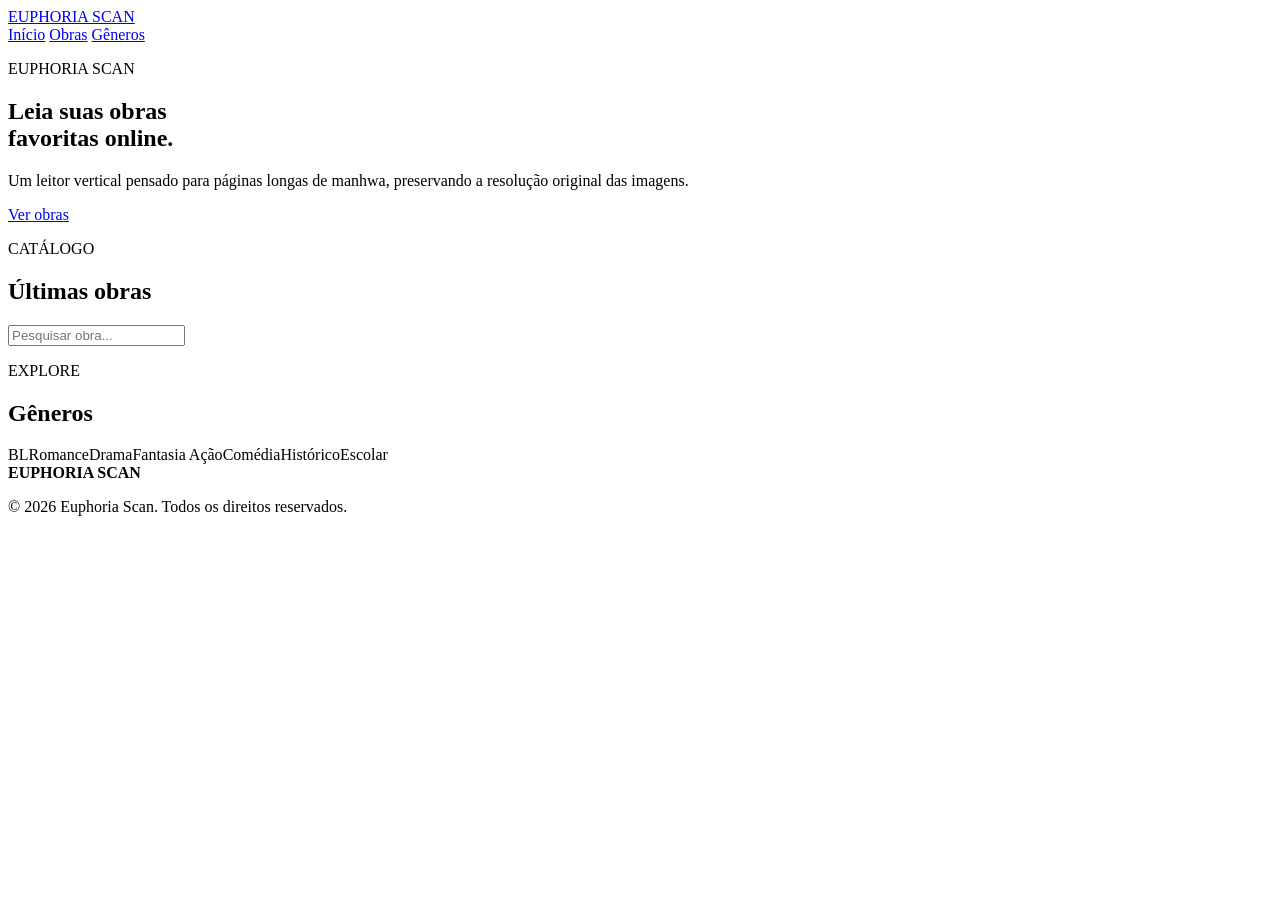
==== index.html @ 1a73020f "Add files via upload" ====
<!DOCTYPE html>
<html lang="pt-BR">
<head>
  <meta charset="UTF-8">
  <meta name="viewport" content="width=device-width, initial-scale=1.0">
  <meta name="description" content="Euphoria Scan — leitura de manhwas online.">
  <title>Euphoria Scan</title>
  <link rel="stylesheet" href="assets/css/style.css">
</head>
<body>
<header class="topbar">
  <a class="logo" href="index.html">EUPHORIA <span>SCAN</span></a>
  <nav>
    <a href="index.html">Início</a>
    <a href="index.html#catalogo">Obras</a>
    <a href="index.html#generos">Gêneros</a>
  </nav>
</header>

<main>
  <section class="hero">
    <div>
      <p class="eyebrow">EUPHORIA SCAN</p>
      <h1>Leia suas obras<br><span>favoritas online.</span></h1>
      <p class="hero-text">Um leitor vertical pensado para páginas longas de manhwa, preservando a resolução original das imagens.</p>
      <a class="btn" href="#catalogo">Ver obras</a>
    </div>
  </section>

  <section id="catalogo" class="section">
    <div class="section-title">
      <div>
        <p class="eyebrow">CATÁLOGO</p>
        <h2>Últimas obras</h2>
      </div>
      <input id="search" class="search" type="search" placeholder="Pesquisar obra...">
    </div>
    <div id="catalog" class="grid"></div>
  </section>

  <section id="generos" class="section genres">
    <p class="eyebrow">EXPLORE</p>
    <h2>Gêneros</h2>
    <div class="genre-list">
      <span>BL</span><span>Romance</span><span>Drama</span><span>Fantasia</span>
      <span>Ação</span><span>Comédia</span><span>Histórico</span><span>Escolar</span>
    </div>
  </section>
</main>

<footer>
  <strong>EUPHORIA SCAN</strong>
  <p>© 2026 Euphoria Scan. Todos os direitos reservados.</p>
</footer>

<script src="assets/js/data.js"></script>
<script src="assets/js/site.js"></script>
</body>
</html>
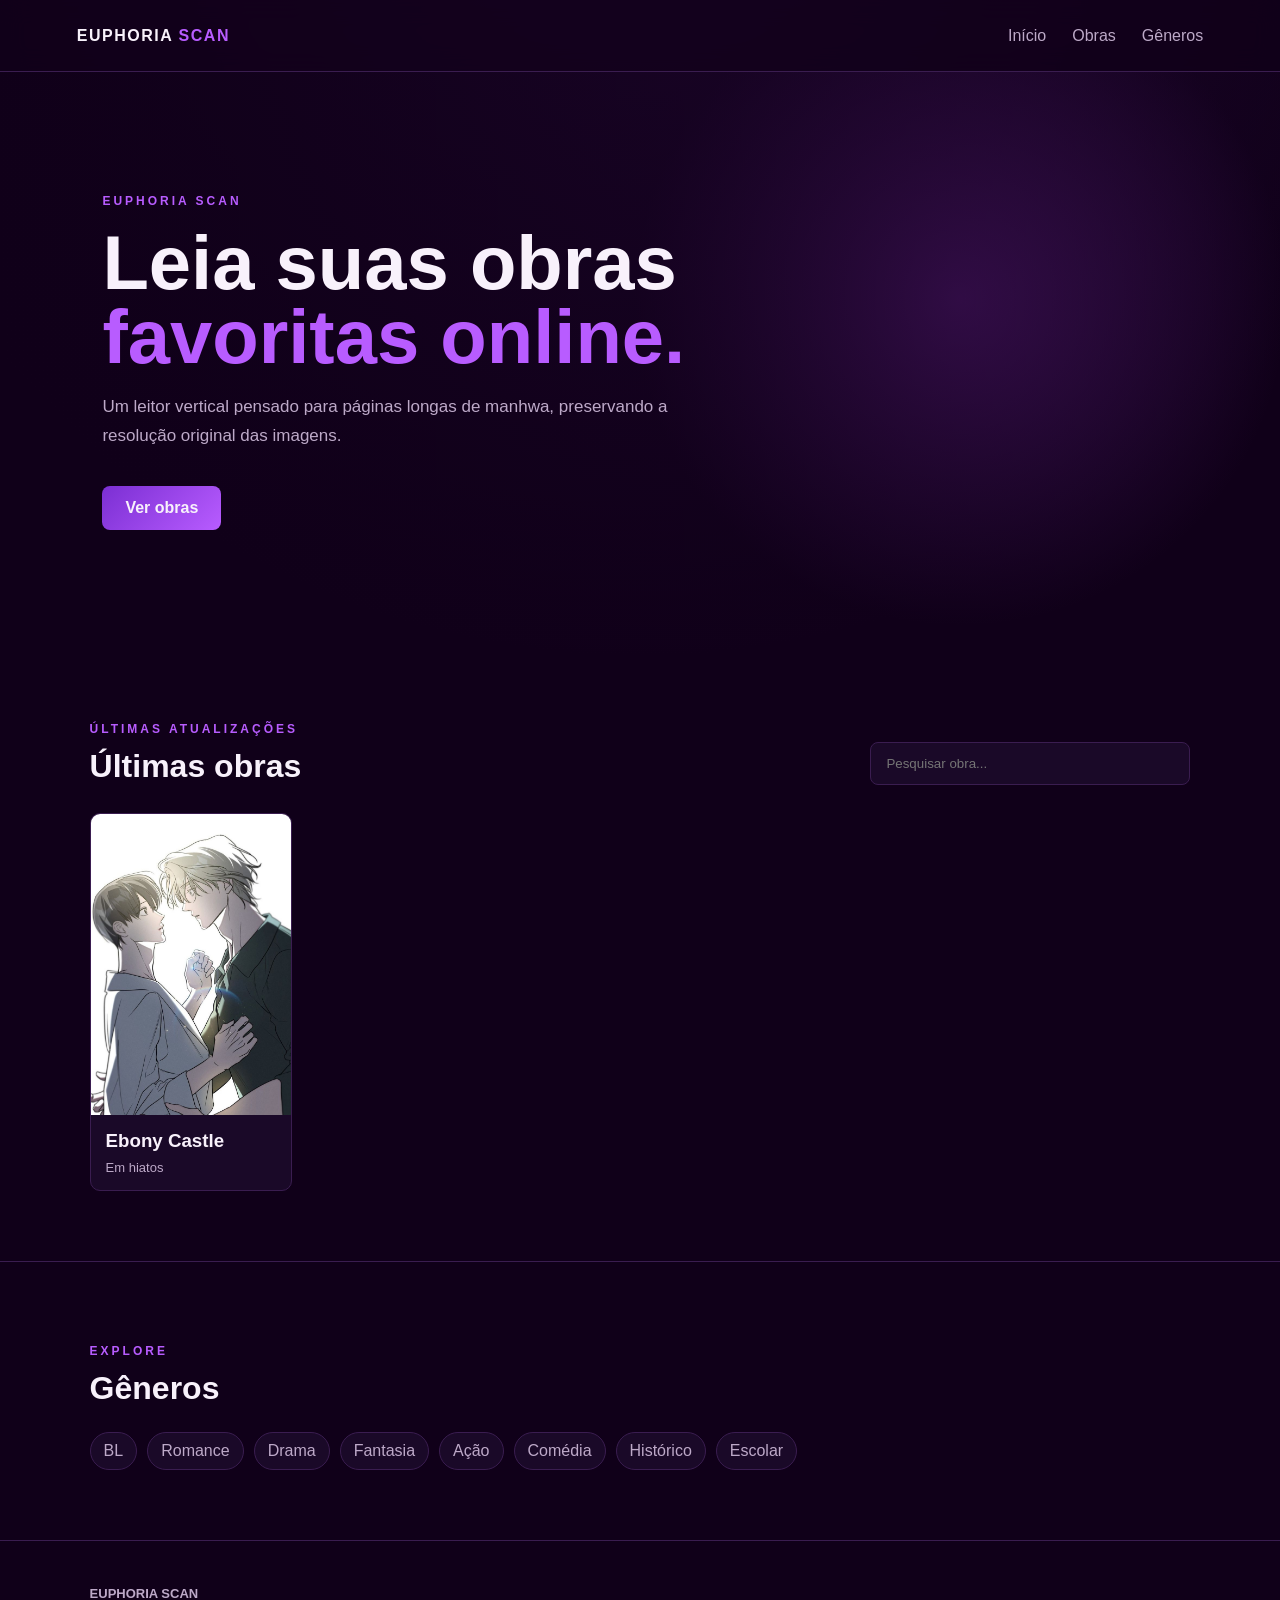
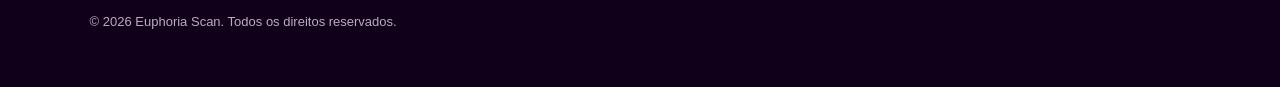
==== commit 97553c48: "Change catalog title to 'Últimas Atualizações'" ====
--- a/index.html
+++ b/index.html
@@ -30,7 +30,7 @@
   <section id="catalogo" class="section">
     <div class="section-title">
       <div>
-        <p class="eyebrow">CATÁLOGO</p>
+        <p class="eyebrow">ÚLTIMAS ATUALIZAÇÕES</p>
         <h2>Últimas obras</h2>
       </div>
       <input id="search" class="search" type="search" placeholder="Pesquisar obra...">
--- a/assets/css/style.css
+++ b/assets/css/style.css
@@ -0,0 +1,24 @@
+*{box-sizing:border-box}
+:root{--bg:#100019;--panel:#1a0928;--panel2:#241039;--line:#3a1d50;--text:#f8f1fb;--muted:#bda9c8;--purple:#b85cff;--purple2:#7b2fd3}
+html{scroll-behavior:smooth}
+body{margin:0;background:radial-gradient(circle at 50% -10%,#35104f 0,#100019 42%);color:var(--text);font-family:Arial,Helvetica,sans-serif}
+a{color:inherit;text-decoration:none}
+.topbar{height:72px;padding:0 6%;display:flex;align-items:center;justify-content:space-between;border-bottom:1px solid var(--line);background:rgba(16,0,25,.88);backdrop-filter:blur(12px);position:sticky;top:0;z-index:20}
+.logo{font-weight:900;letter-spacing:1.5px}.logo span{color:var(--purple)}
+nav{display:flex;gap:26px;color:var(--muted)}nav a:hover{color:white}
+.hero{min-height:510px;padding:110px 8%;display:flex;align-items:center;background:linear-gradient(90deg,rgba(16,0,25,.98),rgba(16,0,25,.55)),radial-gradient(circle at 75% 40%,#6e2397,transparent 32%)}
+.eyebrow{font-size:12px;letter-spacing:3px;color:var(--purple);font-weight:800}
+.hero h1{font-size:clamp(42px,7vw,76px);line-height:.98;margin:18px 0}.hero h1 span{color:var(--purple)}
+.hero-text{max-width:620px;color:var(--muted);font-size:17px;line-height:1.7}
+.btn{display:inline-block;margin-top:18px;padding:13px 23px;border-radius:8px;background:linear-gradient(135deg,var(--purple2),var(--purple));font-weight:800}
+.section{padding:70px 7%;max-width:1400px;margin:auto}.section-title{display:flex;align-items:end;justify-content:space-between;gap:20px;margin-bottom:28px}.section h2{font-size:32px;margin:8px 0 0}
+.search{width:min(320px,100%);background:var(--panel);border:1px solid var(--line);border-radius:8px;padding:13px 15px;color:white;outline:none}.search:focus{border-color:var(--purple)}
+.grid{display:grid;grid-template-columns:repeat(auto-fill,minmax(180px,1fr));gap:22px}.card{background:var(--panel);border:1px solid var(--line);border-radius:10px;overflow:hidden;transition:.2s}.card:hover{transform:translateY(-4px);border-color:var(--purple)}.cover-wrap{aspect-ratio:2/3;background:#251031}.cover-wrap img{width:100%;height:100%;object-fit:cover;display:block}.card-body{padding:15px}.card-body h3{margin:0 0 8px}.card-body p{margin:0;color:var(--muted);font-size:13px}
+.genres{border-top:1px solid var(--line)}.genre-list{display:flex;flex-wrap:wrap;gap:10px;margin-top:25px}.genre-list span,.tags span{border:1px solid var(--line);background:var(--panel);padding:9px 13px;border-radius:999px;color:var(--muted)}
+footer{padding:45px 7%;border-top:1px solid var(--line);color:var(--muted);font-size:13px}
+
+.series-head{display:grid;grid-template-columns:230px 1fr;gap:38px;align-items:start}.series-cover{background:var(--panel);border:1px solid var(--line);border-radius:10px;overflow:hidden}.series-cover img{width:100%;display:block}.series-info h1{font-size:48px;margin:10px 0 18px}.series-info>p{color:var(--muted);line-height:1.75;max-width:760px}.tags{display:flex;flex-wrap:wrap;gap:8px;margin-bottom:25px}.status{margin-top:24px}.status strong{color:#d69cff}.chapter-section{margin-top:70px}.chapter-list{display:flex;flex-direction:column;gap:9px}.chapter{display:grid;grid-template-columns:150px 1fr 30px;align-items:center;gap:15px;padding:18px;background:var(--panel);border:1px solid var(--line);border-radius:8px}.chapter:hover{border-color:var(--purple);background:var(--panel2)}.chapter>span:first-child{color:var(--muted);font-size:14px}.arrow{color:var(--purple);font-size:22px}.empty{text-align:center;padding:100px 0}
+
+.reader-page{background:#08050b}.reader-bar{position:sticky;top:0;z-index:30;min-height:58px;padding:8px 16px;display:flex;align-items:center;justify-content:space-between;background:rgba(8,5,11,.94);border-bottom:1px solid #28202b;backdrop-filter:blur(10px)}.reader-actions{display:flex;align-items:center;gap:6px}.reader-actions button{background:#241b29;color:white;border:1px solid #43334a;border-radius:6px;min-width:36px;height:34px;cursor:pointer}.reader-actions button:hover{border-color:var(--purple)}#zoomLabel{min-width:48px;text-align:center;font-size:13px;color:var(--muted)}
+.reader-info{max-width:900px;margin:0 auto;padding:18px 14px;display:flex;justify-content:space-between;color:var(--muted);font-size:13px}.reader-info strong{color:white}.reader{width:100%;display:flex;flex-direction:column;align-items:center}.page-shell{width:min(100%,1100px);min-height:40px;display:flex;justify-content:center}.reader-img{display:block;height:auto;max-width:100%;width:100%;object-fit:contain;margin:0 auto}.reader-error{max-width:800px;margin:50px auto;padding:30px;background:#24121f;border:1px solid #64324f;border-radius:10px;color:#e9cfe0;line-height:1.6}.reader-error code{background:#120b15;padding:3px 5px;border-radius:4px}
+@media(max-width:700px){.topbar{padding:0 18px}.topbar nav{display:none}.hero{padding:80px 24px;min-height:450px}.section{padding:50px 18px}.section-title{align-items:stretch;flex-direction:column}.series-head{grid-template-columns:130px 1fr;gap:18px}.series-info h1{font-size:29px}.chapter{grid-template-columns:90px 1fr 20px}.chapter>span:first-child{font-size:12px}.reader-bar .logo{font-size:13px}.reader-info{padding:14px 10px}}
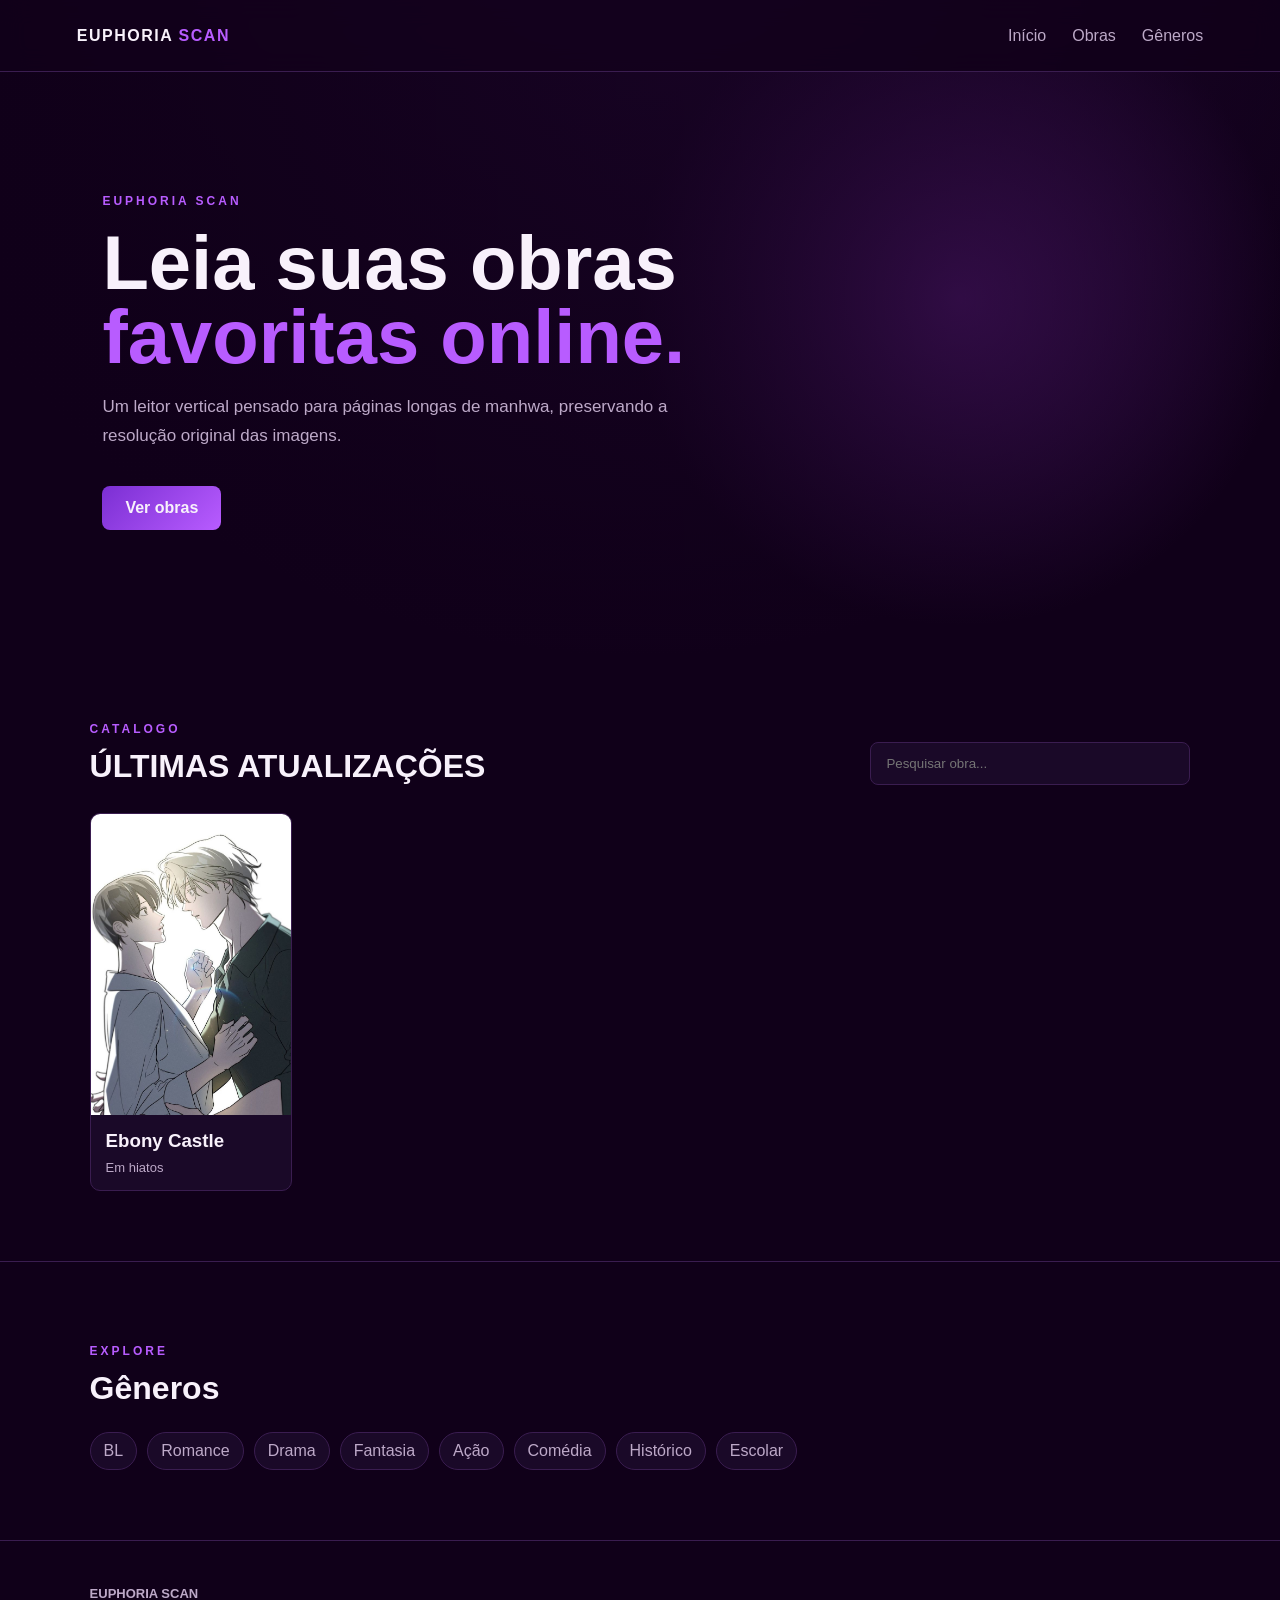
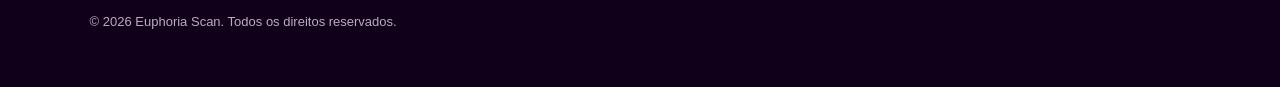
==== commit bc7a4c05: "Swap section titles in catalogo section" ====
--- a/index.html
+++ b/index.html
@@ -30,8 +30,8 @@
   <section id="catalogo" class="section">
     <div class="section-title">
       <div>
-        <p class="eyebrow">ÚLTIMAS ATUALIZAÇÕES</p>
-        <h2>Últimas obras</h2>
+        <p class="eyebrow">CATALOGO</p>
+        <h2>ÚLTIMAS ATUALIZAÇÕES</h2>
       </div>
       <input id="search" class="search" type="search" placeholder="Pesquisar obra...">
     </div>
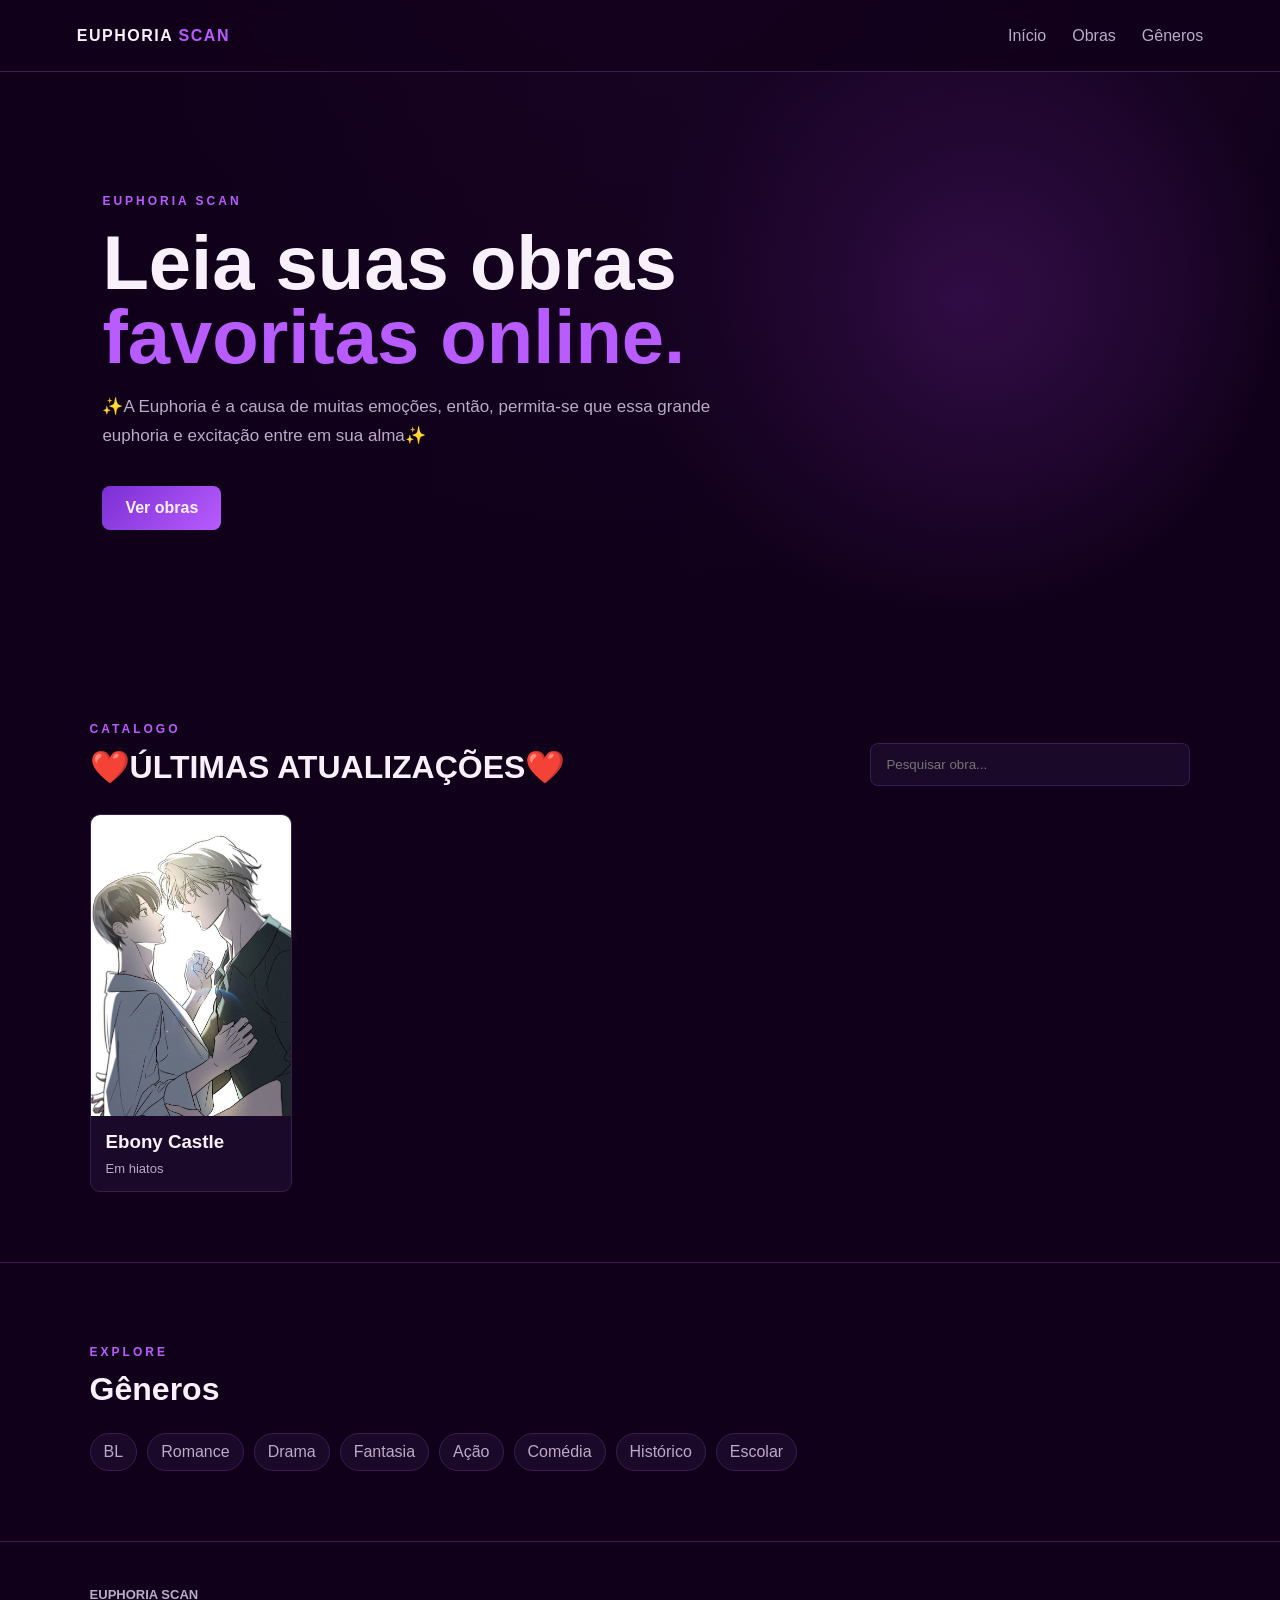
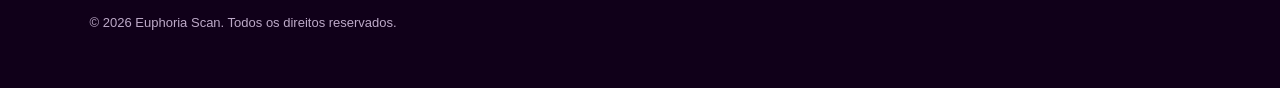
==== commit 98add447: "Update hero text and section title in index.html" ====
--- a/index.html
+++ b/index.html
@@ -22,7 +22,7 @@
     <div>
       <p class="eyebrow">EUPHORIA SCAN</p>
       <h1>Leia suas obras<br><span>favoritas online.</span></h1>
-      <p class="hero-text">Um leitor vertical pensado para páginas longas de manhwa, preservando a resolução original das imagens.</p>
+      <p class="hero-text">✨A Euphoria é a causa de muitas emoções, então, permita-se que essa grande euphoria e excitação entre em sua alma✨</p>
       <a class="btn" href="#catalogo">Ver obras</a>
     </div>
   </section>
@@ -31,7 +31,7 @@
     <div class="section-title">
       <div>
         <p class="eyebrow">CATALOGO</p>
-        <h2>ÚLTIMAS ATUALIZAÇÕES</h2>
+        <h2>❤️ÚLTIMAS ATUALIZAÇÕES❤️</h2>
       </div>
       <input id="search" class="search" type="search" placeholder="Pesquisar obra...">
     </div>
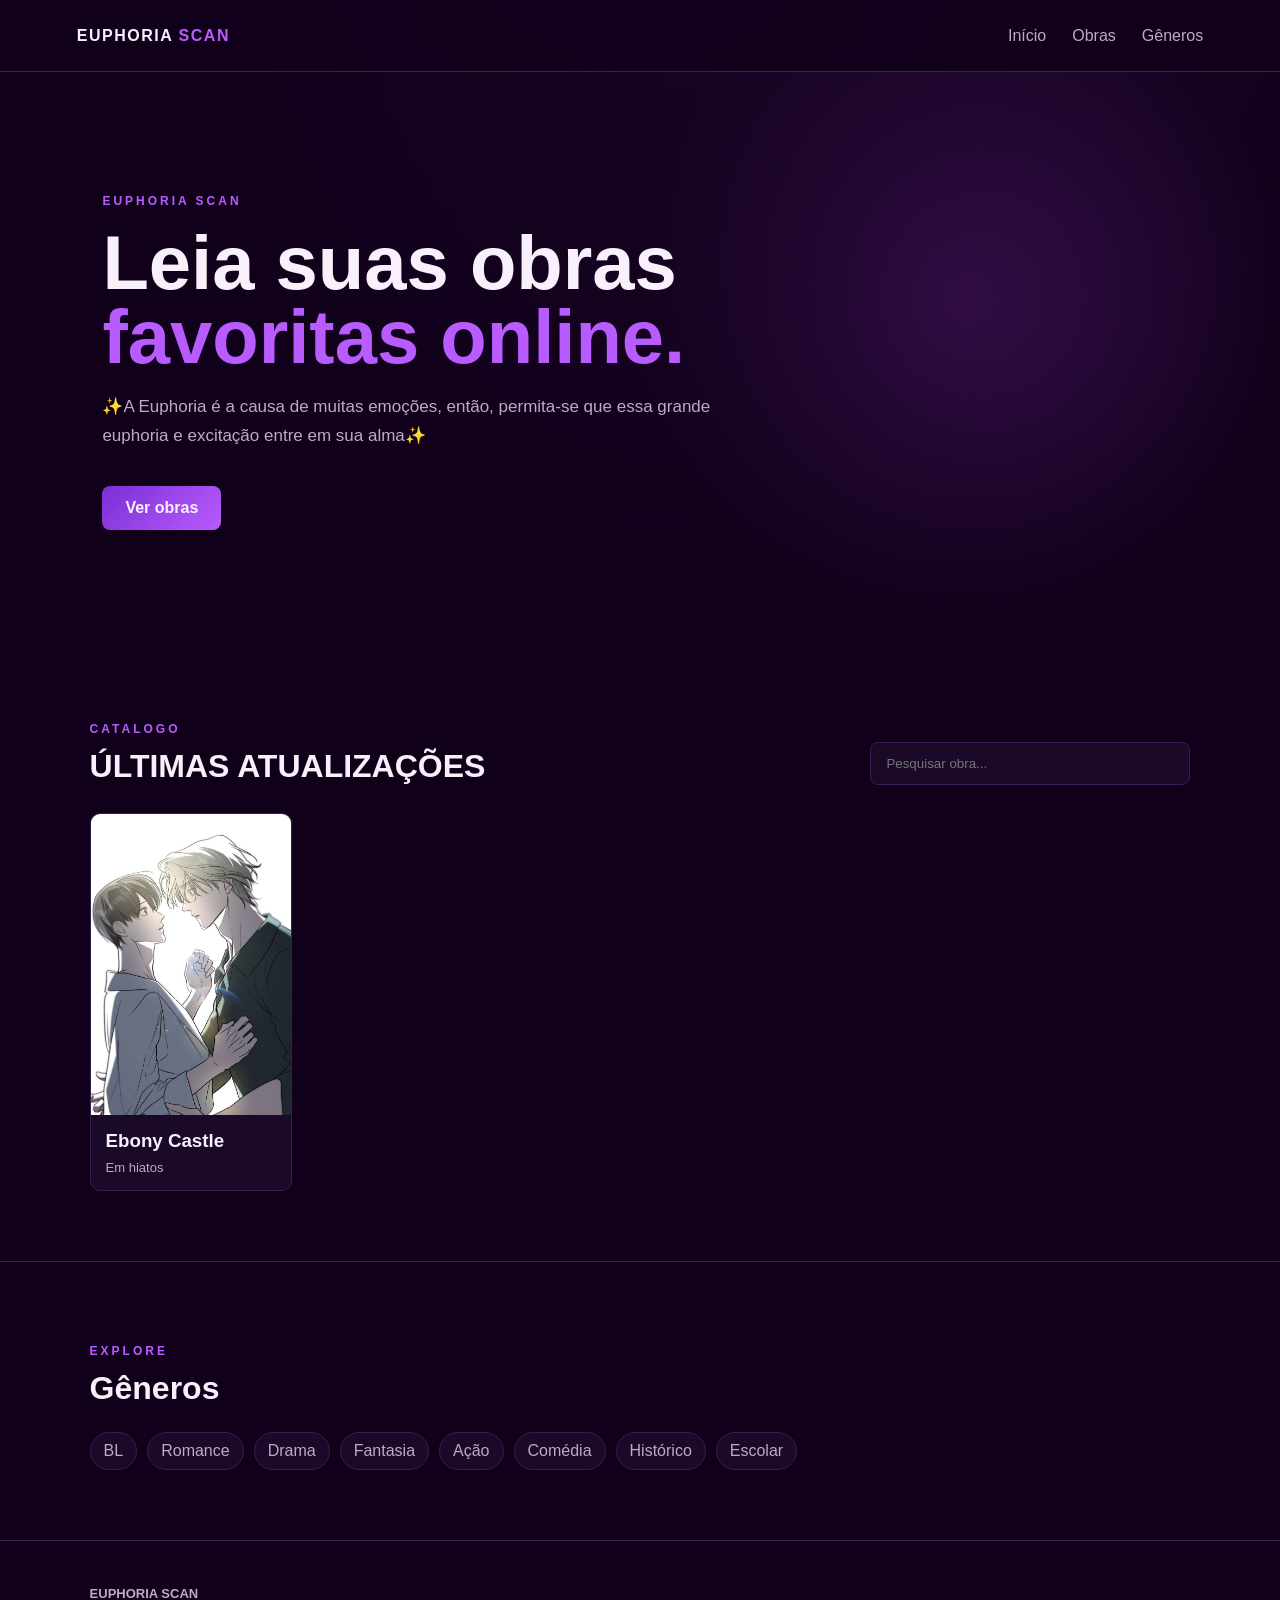
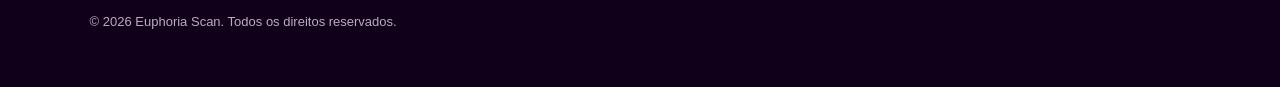
==== commit d7a5ac21: "Remove heart emoji from section title" ====
--- a/index.html
+++ b/index.html
@@ -31,7 +31,7 @@
     <div class="section-title">
       <div>
         <p class="eyebrow">CATALOGO</p>
-        <h2>❤️ÚLTIMAS ATUALIZAÇÕES❤️</h2>
+        <h2>ÚLTIMAS ATUALIZAÇÕES</h2>
       </div>
       <input id="search" class="search" type="search" placeholder="Pesquisar obra...">
     </div>
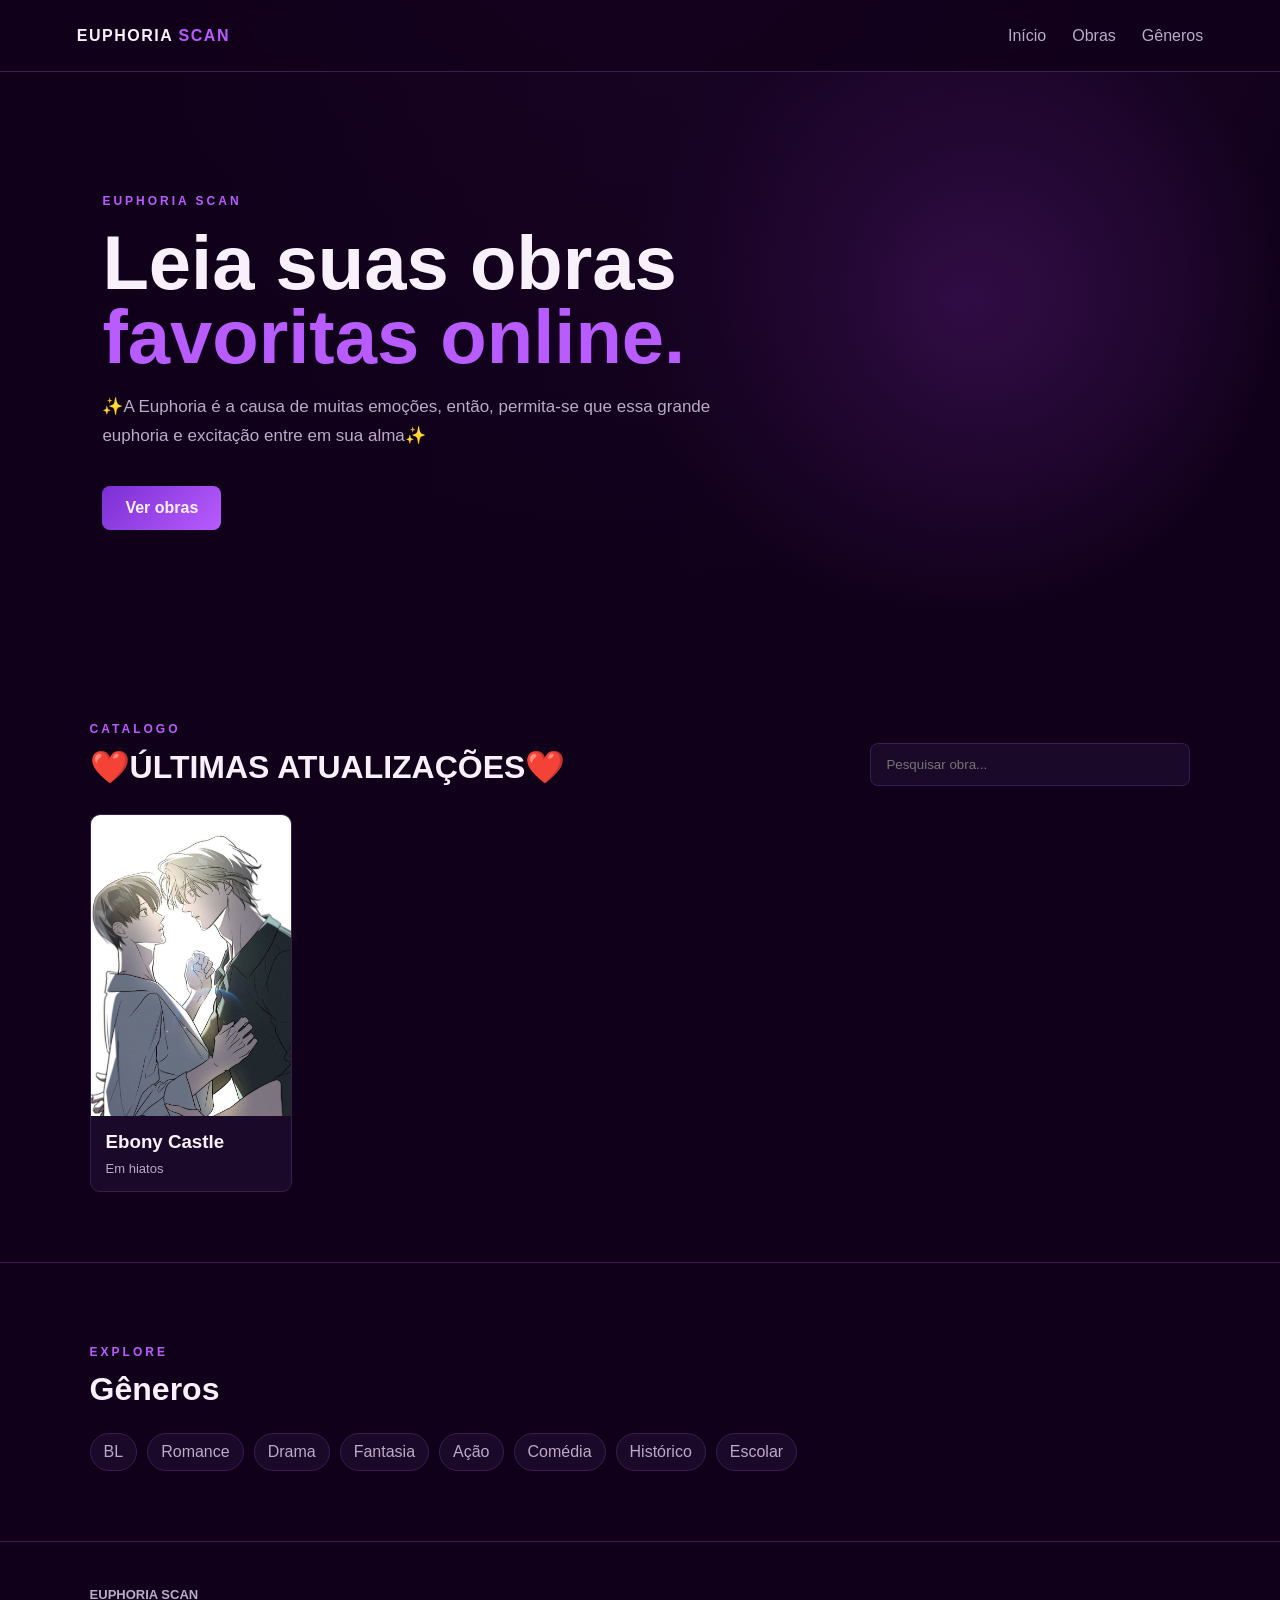
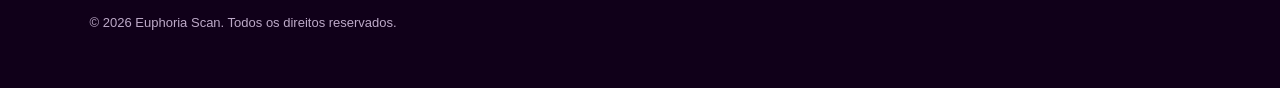
==== commit cb34ee20: "Add heart emoji to section title" ====
--- a/index.html
+++ b/index.html
@@ -31,7 +31,7 @@
     <div class="section-title">
       <div>
         <p class="eyebrow">CATALOGO</p>
-        <h2>ÚLTIMAS ATUALIZAÇÕES</h2>
+        <h2>❤️ÚLTIMAS ATUALIZAÇÕES❤️</h2>
       </div>
       <input id="search" class="search" type="search" placeholder="Pesquisar obra...">
     </div>
